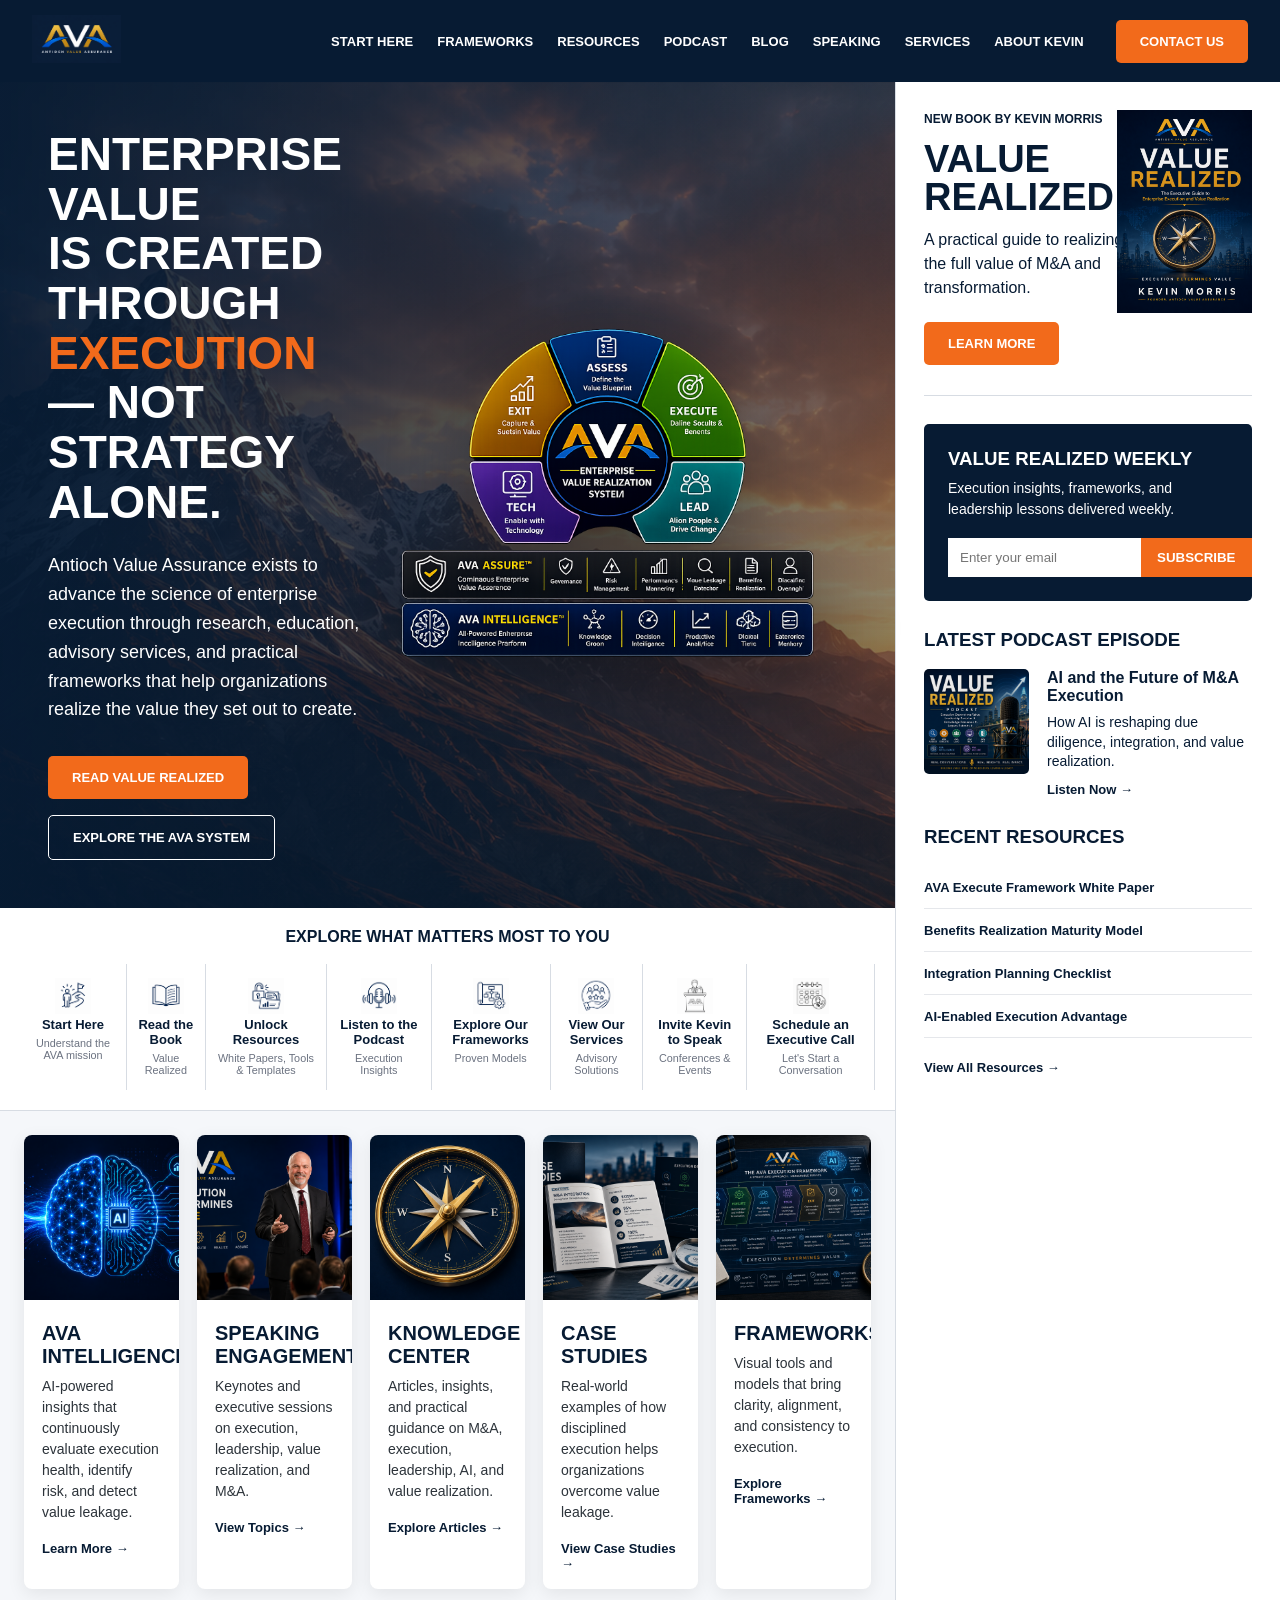
==== index.html @ 0cc5425e "other pages" ====
<!DOCTYPE html>
<html lang="en">
<head>
  <meta charset="UTF-8" />
  <meta name="viewport" content="width=device-width, initial-scale=1.0" />
  <title>Antioch Value Assurance</title>
  <link rel="stylesheet" href="styles.css" />
</head>
<body>

<header class="site-header">
  <div class="logo">
    <img src="images/ava-logo.PNG" alt="Antioch Value Assurance logo">
  </div>

  <nav>
    <a href="#">Start Here</a>
    <a href="frameworks.html">Frameworks</a>
    <a href="resources.html">Resources</a>    
    <a href="podcast.html" class="active">Podcast</a>
    <a href="#">Blog</a>
    <a href="speaking.html">Speaking</a>
    <a href="services.html">Services</a>
    <a href="about-kevin.html" class="active">About Kevin</a>
  </nav>

  <a class="contact-btn" href="#">Contact Us</a>
</header>

<main class="page-layout">

  <section class="main-content">

    <section class="hero">
      <div class="hero-text">
        <h1>Enterprise Value<br>Is Created Through<br><span>Execution</span> — Not<br>Strategy Alone.</h1>
        <p>
          Antioch Value Assurance exists to advance the science of enterprise execution
          through research, education, advisory services, and practical frameworks that
          help organizations realize the value they set out to create.
        </p>

        <div class="hero-buttons">
          <a href="#" class="primary-btn">Read Value Realized</a>
          <a href="#" class="secondary-btn">Explore the AVA System</a>
        </div>
      </div>

     <div class="hero-visual">
    <img
        src="images/ava-enterprise-value-realization-system.png"
        alt="AVA Enterprise Value Realization System"
        class="hero-system-diagram">
</div>
    </section>

    <section class="quick-links">
      <h2>Explore What Matters Most to You</h2>

      <div class="quick-link-grid">        
        <a href="#">
          <img src="images/start-here.png" alt="Start Here icon">
          <div>
            <strong>Start Here</strong>
            <small>Understand the AVA mission</small>
            </div>
        </a>

        <a href="#">
          <img src="images/book.png" alt="">
          <div><strong>Read the Book</strong><small>Value Realized</small></div>
        </a>

        <a href="#">
          <img src="images/resources.png" alt="">
          <div><strong>Unlock Resources</strong><small>White Papers, Tools & Templates</small></div>
        </a>

        <a href="#">
          <img src="images/podcast.png" alt="">
          <div><strong>Listen to the Podcast</strong><small>Execution Insights</small></div>
        </a>

        <a href="#">
          <img src="images/frameworks-icon.png" alt="">
          <div><strong>Explore Our Frameworks</strong><small>Proven Models</small></div>
        </a>

        <a href="#">
          <img src="images/services.png" alt="">
          <div><strong>View Our Services</strong><small>Advisory Solutions</small></div>
        </a>

        <a href="#">
          <img src="images/speaking-icon.png" alt="">
          <div><strong>Invite Kevin to Speak</strong><small>Conferences & Events</small></div>
        </a>

        <a href="#">
          <img src="images/call.png" alt="">
          <div><strong>Schedule an Executive Call</strong><small>Let's Start a Conversation</small></div>
        </a>
        
      </div>
    </section>

    <section class="feature-grid">
      <article class="feature-card">
        <img src="images/AI.png" alt="">
        <h3>AVA Intelligence</h3>
        <p>AI-powered insights that continuously evaluate execution health, identify risk, and detect value leakage.</p>
        <a href="#">Learn More →</a>
      </article>

      <article class="feature-card">
        <img src="images/speaking.png" alt="">
        <h3>Speaking Engagements</h3>
        <p>Keynotes and executive sessions on execution, leadership, value realization, and M&A.</p>
        <a href="#">View Topics →</a>
      </article>

      <article class="feature-card">
        <img src="images/compass.png" alt="">
        <h3>Knowledge Center</h3>
        <p>Articles, insights, and practical guidance on M&A, execution, leadership, AI, and value realization.</p>
        <a href="#">Explore Articles →</a>
      </article>

      <article class="feature-card">
        <img src="images/case-studies.png" alt="">
        <h3>Case Studies</h3>
        <p>Real-world examples of how disciplined execution helps organizations overcome value leakage.</p>
        <a href="#">View Case Studies →</a>
      </article>

      <article class="feature-card">
        <img src="images/frameworks.png" alt="">
        <h3>Frameworks</h3>
        <p>Visual tools and models that bring clarity, alignment, and consistency to execution.</p>
        <a href="#">Explore Frameworks →</a>
      </article>
    </section>

    <!--
    <section class="stats">
      <h2>Trusted by Leaders Worldwide</h2>

      <div class="stats-grid">
        <div><strong>30+</strong><span>Years Leading M&A Execution</span></div>
        <div><strong>100+</strong><span>Deals Supported</span></div>
        <div><strong>$50B+</strong><span>Transaction Value Supported</span></div>
        <div><strong>20+</strong><span>Industries Served</span></div>
        <div><strong>6</strong><span>Continents Experience</span></div>
      </div>

      <blockquote>
        “Execution is the bridge between strategy and value.”
        <cite>— Kevin Morris</cite>
      </blockquote>
    </section>
  -->
  </section>



  <aside class="sidebar">

    <section class="book-card">
      <p class="eyebrow">New Book by Kevin Morris</p>
      <h2>Value<br>Realized</h2>
      <p>A practical guide to realizing the full value of M&A and transformation.</p>
      <img src="images/value-realized-cover.png" alt="Value Realized book cover">
      <a href="#" class="primary-btn">Learn More</a>
    </section>

    <section class="newsletter">
      <h3>Value Realized Weekly</h3>
      <p>Execution insights, frameworks, and leadership lessons delivered weekly.</p>
      <form>
        <input type="email" placeholder="Enter your email">
        <button type="submit">Subscribe</button>
      </form>
    </section>

    <section class="podcast-card">
      <h3>Latest Podcast Episode</h3>
      <div class="podcast-inner">
        <img src="images/podcast-cover.png" alt="Podcast cover">
        <div>
          <h4>AI and the Future of M&A Execution</h4>
          <p>How AI is reshaping due diligence, integration, and value realization.</p>
          <a href="#">Listen Now →</a>
        </div>
      </div>
    </section>

    <section class="resources">
      <h3>Recent Resources</h3>
      <ul>
        <li><a href="#">AVA Execute Framework White Paper</a></li>
        <li><a href="#">Benefits Realization Maturity Model</a></li>
        <li><a href="#">Integration Planning Checklist</a></li>
        <li><a href="#">AI-Enabled Execution Advantage</a></li>
      </ul>
      <a href="#">View All Resources →</a>
    </section>

  </aside>

</main>

</body>
</html>
---- styles.css ----
:root {
  --navy: #071b33;
  --navy-light: #0e2d4f;
  --blue: #155b8f;
  --orange: #f26a1b;
  --gold: #c9983d;
  --charcoal: #2c333a;
  --light: #f5f7fa;
  --white: #ffffff;
  --muted: #6b7280;
}

* {
  box-sizing: border-box;
  margin: 0;
  padding: 0;
}

body {
  font-family: Arial, Helvetica, sans-serif;
  background: var(--light);
  color: var(--navy);
}

a {
  text-decoration: none;
  color: inherit;
}

.site-header {
  height: 82px;
  background: var(--navy);
  color: var(--white);
  display: flex;
  align-items: center;
  padding: 0 32px;
  gap: 32px;
}

.logo img {
  height: 48px;
}

nav {
  display: flex;
  gap: 24px;
  margin-left: auto;
  font-size: 13px;
  text-transform: uppercase;
  font-weight: 700;
}

.contact-btn,
.primary-btn {
  background: var(--orange);
  color: var(--white);
  padding: 14px 24px;
  border-radius: 5px;
  font-weight: 700;
  text-transform: uppercase;
  font-size: 13px;
}

.secondary-btn {
  border: 1px solid var(--white);
  color: var(--white);
  padding: 14px 24px;
  border-radius: 5px;
  font-weight: 700;
  text-transform: uppercase;
  font-size: 13px;
}

.page-layout {
  display: grid;
  grid-template-columns: 1fr 385px;
  min-height: calc(100vh - 82px);
}

.main-content {
  min-width: 0;
}

.hero {
  min-height: 760px;
  background:
    linear-gradient(90deg, rgba(7,27,51,.95), rgba(7,27,51,.45)),
    url("images/hero-mountain.png") center/cover;
  color: var(--white);
  display: grid;
  grid-template-columns:40% 60%;
  align-items: center;
  padding: 48px;
}

.hero h1 {
  font-size: 46px;
  line-height: 1.08;
  text-transform: uppercase;
  margin-bottom: 24px;
}

.hero h1 span {
  color: var(--orange);
}

.hero p {
  font-size: 18px;
  line-height: 1.6;
  max-width: 590px;
  margin-bottom: 32px;
}

.hero-buttons {
  display: flex;
  gap: 16px;
  flex-wrap: wrap;
}

.hero-visual{
    display:flex;
    justify-content:center;
    align-items:center;
    width:100%;
}

.hero-system-diagram{
    width:110%;
    max-width:900px;
    height:auto;
    display:block;

    filter:drop-shadow(0 25px 40px rgba(0,0,0,.35));

    transition:.35s ease;
}

.hero-system-diagram:hover{
    transform:scale(1.02);
}

.quick-links {
  background: var(--white);
  padding: 20px;
  border-bottom: 1px solid #d7dce3;
}

.quick-links h2 {
  text-align: center;
  font-size: 16px;
  text-transform: uppercase;
  margin-bottom: 18px;
}

.quick-link-grid {
    display: flex;
    justify-content: space-between;
    align-items: stretch;
    width: 100%;
}

.quick-link-item {
    flex: 1;
}


.quick-link-grid img {
  width: 36px;
  height: 36px;
  object-fit: contain;
}

.quick-link-grid strong {
  display: block;
}

.quick-link-grid small {
  display: block;
}

.quick-link-grid a {
  border-right: 1px solid #d7dce3;
  padding: 14px 10px;
  font-weight: 800;
  text-align: center;
  font-size: 13px;
}

.quick-link-grid small {
  display: block;
  margin-top: 5px;
  font-weight: 400;
  color: var(--muted);
}

.feature-grid {
  display: grid;
  grid-template-columns: repeat(5, 1fr);
  gap: 18px;
  padding: 24px;
  background: var(--light);
}

.feature-card {
  background: var(--white);
  border-radius: 8px;
  overflow: hidden;
  box-shadow: 0 5px 18px rgba(0,0,0,.08);
}

.feature-card img {
  width: 100%;
  height: 165px;
  object-fit: cover;
}

.feature-card h3 {
  font-size: 20px;
  text-transform: uppercase;
  padding: 18px 18px 8px;
}

.feature-card p {
  padding: 0 18px;
  color: var(--charcoal);
  font-size: 14px;
  line-height: 1.5;
}

.feature-card a {
  display: block;
  padding: 18px;
  font-weight: 800;
  font-size: 13px;
  color: var(--navy);
}

.stats {
  background: var(--navy);
  color: var(--white);
  padding: 26px 40px;
}

.stats h2 {
  text-align: center;
  text-transform: uppercase;
  margin-bottom: 24px;
}

.stats-grid {
  display: grid;
  grid-template-columns: repeat(5, 1fr);
  gap: 22px;
  text-align: center;
  margin-bottom: 24px;
}

.stats-grid strong {
  display: block;
  font-size: 34px;
}

.stats-grid span {
  display: block;
  font-size: 12px;
  margin-top: 6px;
}

blockquote {
  text-align: center;
  font-size: 20px;
}

blockquote cite {
  display: block;
  margin-top: 10px;
  font-size: 13px;
  font-weight: 800;
}

.sidebar {
  background: var(--white);
  padding: 28px;
  border-left: 1px solid #d7dce3;
}

.book-card {
  position: relative;
  padding-bottom: 30px;
  border-bottom: 1px solid #d7dce3;
}

.eyebrow {
  text-transform: uppercase;
  font-size: 12px;
  font-weight: 800;
}

.book-card h2 {
  font-size: 38px;
  text-transform: uppercase;
  line-height: 1;
  margin: 12px 0;
}

.book-card p {
  max-width: 210px;
  line-height: 1.5;
}

.book-card img {
  position: absolute;
  right: 0;
  top: 0;
  width: 135px;
}

.book-card .primary-btn {
  display: inline-block;
  margin-top: 22px;
}

.newsletter {
  background: var(--navy);
  color: var(--white);
  padding: 24px;
  margin: 28px 0;
  border-radius: 5px;
}

.newsletter h3 {
  text-transform: uppercase;
  margin-bottom: 8px;
}

.newsletter p {
  font-size: 14px;
  line-height: 1.5;
  margin-bottom: 18px;
}

.newsletter form {
  display: flex;
}

.newsletter input {
  flex: 1;
  padding: 12px;
  border: none;
}

.newsletter button {
  background: var(--orange);
  color: var(--white);
  border: none;
  padding: 12px 16px;
  font-weight: 800;
  text-transform: uppercase;
  cursor: pointer;
}

.podcast-card,
.resources {
  margin-top: 28px;
}

.podcast-card h3,
.resources h3 {
  text-transform: uppercase;
  margin-bottom: 18px;
}

.podcast-inner {
  display: flex;
  gap: 18px;
}

.podcast-inner img {
  width: 105px;
  height: 105px;
  object-fit: cover;
  border-radius: 5px;
}

.podcast-inner h4 {
  margin-bottom: 8px;
}

.podcast-inner p {
  font-size: 14px;
  line-height: 1.4;
  margin-bottom: 8px;
}

.podcast-inner a,
.resources a {
  font-weight: 800;
  font-size: 13px;
  color: var(--navy);
}

.resources ul {
  list-style: none;
  margin-bottom: 20px;
}

.resources li {
  border-bottom: 1px solid #e5e7eb;
  padding: 13px 0;
  font-size: 14px;
}

@media (max-width: 1200px) {
  .page-layout {
    grid-template-columns: 1fr;
  }

  .sidebar {
    border-left: none;
  }

  .hero {
    grid-template-columns: 1fr;
  }

  .framework-wheel {
    margin-top: 40px;
  }

  .feature-grid {
    grid-template-columns: repeat(2, 1fr);
  }

  .quick-link-grid {
    grid-template-columns: repeat(2, 1fr);
  }
}

@media (max-width: 700px) {
  .site-header {
    height: auto;
    flex-direction: column;
    align-items: flex-start;
    padding: 20px;
  }

  nav {
    flex-wrap: wrap;
    margin-left: 0;
  }

  .hero {
    padding: 32px 22px;
  }

  .hero h1 {
    font-size: 34px;
  }

  .framework-wheel {
    display: none;
  }

  .feature-grid,
  .stats-grid {
    grid-template-columns: 1fr;
  }

  .book-card img {
    position: static;
    margin-top: 20px;
  }

  .resources-page {
  padding: 70px 60px;
  background: #f5f7fa;
}

.resources-page h1 {
  font-size: 46px;
  text-transform: uppercase;
  margin-bottom: 12px;
}

.resources-page p {
  font-size: 18px;
  max-width: 760px;
  margin-bottom: 32px;
}

.resource-grid {
  display: grid;
  grid-template-columns: repeat(3, 1fr);
  gap: 24px;
}

.resource-card {
  background: #fff;
  border-radius: 10px;
  padding: 28px;
  box-shadow: 0 8px 22px rgba(0,0,0,.08);
}

.resource-card h3 {
  font-size: 22px;
  margin-bottom: 12px;
  text-transform: uppercase;
}

.resource-card p {
  font-size: 15px;
  line-height: 1.5;
}

.resource-card a {
  display: inline-block;
  margin-top: 18px;
  font-weight: 800;
  color: #071b33;
}

@media (max-width: 900px) {
  .resource-grid {
    grid-template-columns: 1fr;
  }
}

}
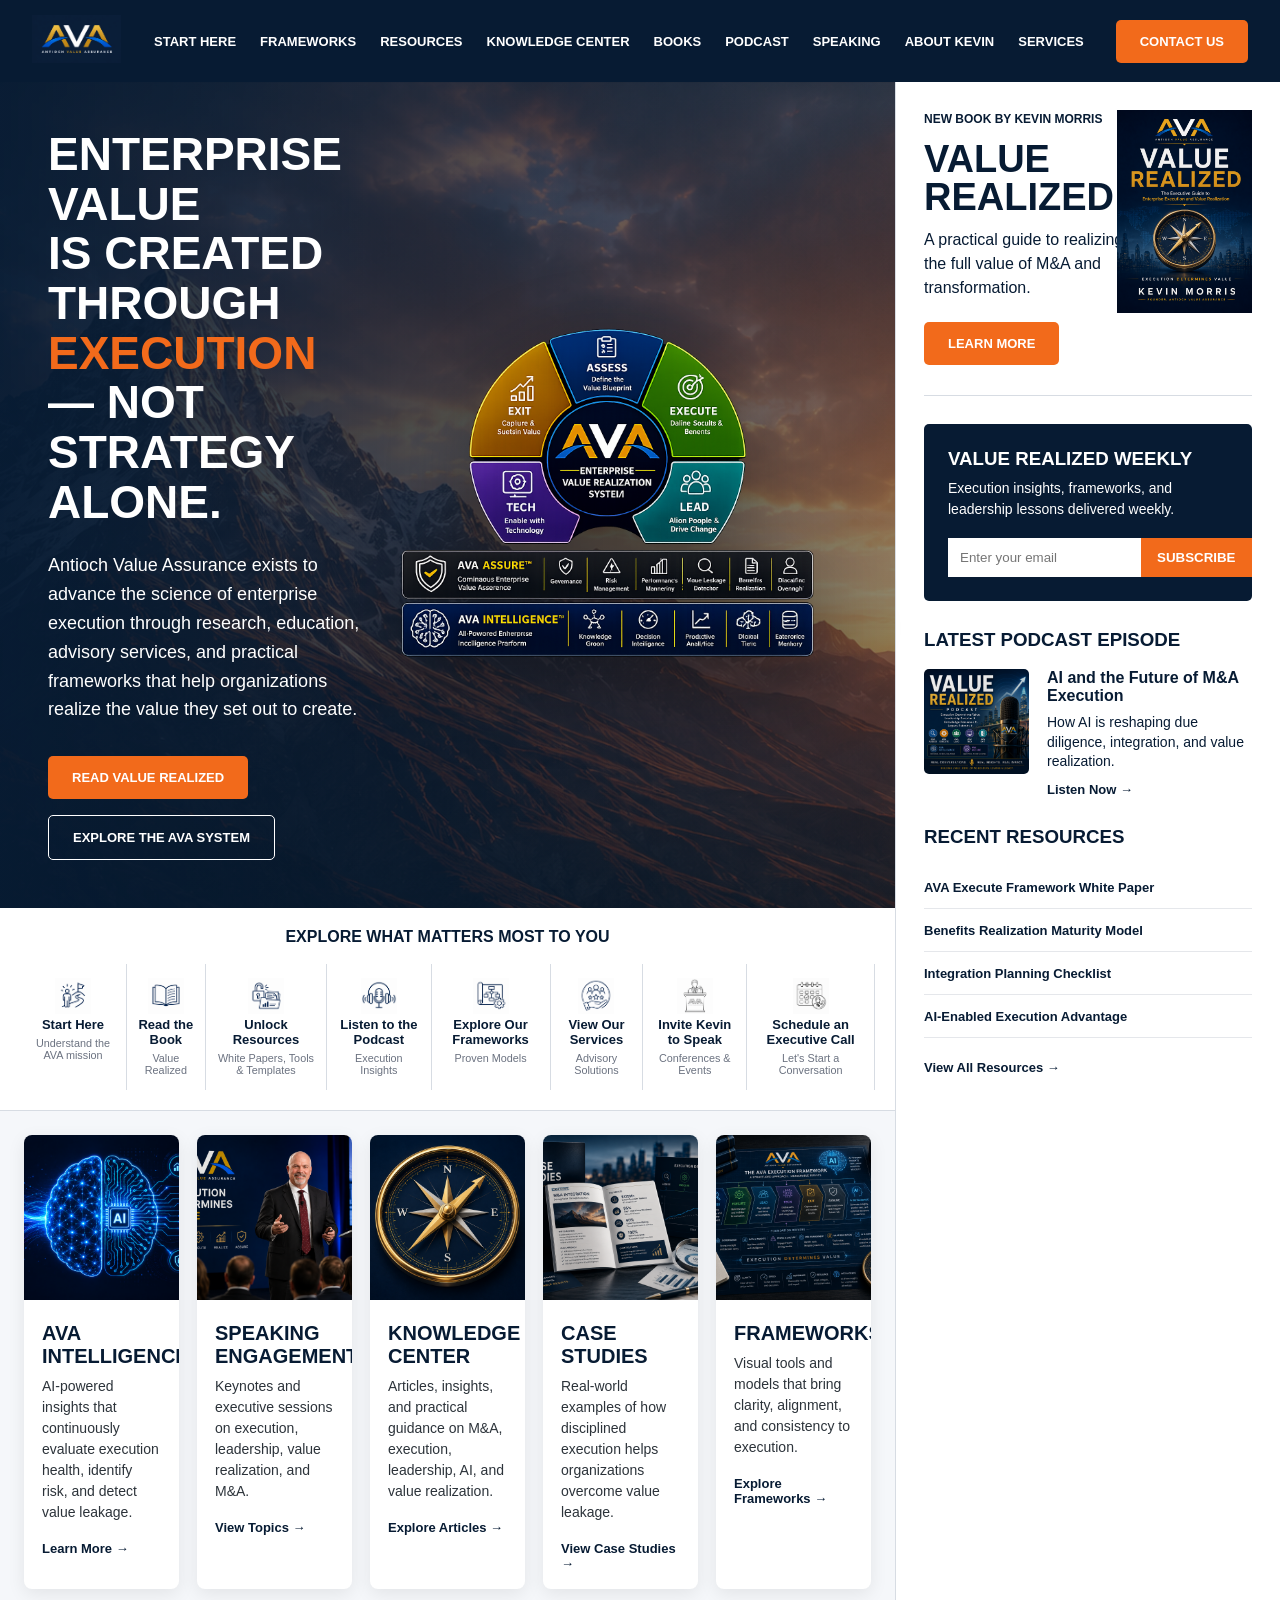
==== commit 966f8d9b: "update" ====
--- a/index.html
+++ b/index.html
@@ -1,213 +1,202 @@
-<!DOCTYPE html>
-<html lang="en">
-<head>
-  <meta charset="UTF-8" />
-  <meta name="viewport" content="width=device-width, initial-scale=1.0" />
-  <title>Antioch Value Assurance</title>
-  <link rel="stylesheet" href="styles.css" />
-</head>
-<body>
-
-<header class="site-header">
-  <div class="logo">
-    <img src="images/ava-logo.PNG" alt="Antioch Value Assurance logo">
-  </div>
-
-  <nav>
-    <a href="#">Start Here</a>
-    <a href="frameworks.html">Frameworks</a>
-    <a href="resources.html">Resources</a>    
-    <a href="podcast.html" class="active">Podcast</a>
-    <a href="#">Blog</a>
-    <a href="speaking.html">Speaking</a>
-    <a href="services.html">Services</a>
-    <a href="about-kevin.html" class="active">About Kevin</a>
-  </nav>
-
-  <a class="contact-btn" href="#">Contact Us</a>
-</header>
-
-<main class="page-layout">
-
-  <section class="main-content">
-
-    <section class="hero">
-      <div class="hero-text">
-        <h1>Enterprise Value<br>Is Created Through<br><span>Execution</span> — Not<br>Strategy Alone.</h1>
-        <p>
-          Antioch Value Assurance exists to advance the science of enterprise execution
-          through research, education, advisory services, and practical frameworks that
-          help organizations realize the value they set out to create.
-        </p>
-
-        <div class="hero-buttons">
-          <a href="#" class="primary-btn">Read Value Realized</a>
-          <a href="#" class="secondary-btn">Explore the AVA System</a>
-        </div>
-      </div>
-
-     <div class="hero-visual">
-    <img
-        src="images/ava-enterprise-value-realization-system.png"
-        alt="AVA Enterprise Value Realization System"
-        class="hero-system-diagram">
-</div>
-    </section>
-
-    <section class="quick-links">
-      <h2>Explore What Matters Most to You</h2>
-
-      <div class="quick-link-grid">        
-        <a href="#">
-          <img src="images/start-here.png" alt="Start Here icon">
-          <div>
-            <strong>Start Here</strong>
-            <small>Understand the AVA mission</small>
-            </div>
-        </a>
-
-        <a href="#">
-          <img src="images/book.png" alt="">
-          <div><strong>Read the Book</strong><small>Value Realized</small></div>
-        </a>
-
-        <a href="#">
-          <img src="images/resources.png" alt="">
-          <div><strong>Unlock Resources</strong><small>White Papers, Tools & Templates</small></div>
-        </a>
-
-        <a href="#">
-          <img src="images/podcast.png" alt="">
-          <div><strong>Listen to the Podcast</strong><small>Execution Insights</small></div>
-        </a>
-
-        <a href="#">
-          <img src="images/frameworks-icon.png" alt="">
-          <div><strong>Explore Our Frameworks</strong><small>Proven Models</small></div>
-        </a>
-
-        <a href="#">
-          <img src="images/services.png" alt="">
-          <div><strong>View Our Services</strong><small>Advisory Solutions</small></div>
-        </a>
-
-        <a href="#">
-          <img src="images/speaking-icon.png" alt="">
-          <div><strong>Invite Kevin to Speak</strong><small>Conferences & Events</small></div>
-        </a>
-
-        <a href="#">
-          <img src="images/call.png" alt="">
-          <div><strong>Schedule an Executive Call</strong><small>Let's Start a Conversation</small></div>
-        </a>
-        
-      </div>
-    </section>
-
-    <section class="feature-grid">
-      <article class="feature-card">
-        <img src="images/AI.png" alt="">
-        <h3>AVA Intelligence</h3>
-        <p>AI-powered insights that continuously evaluate execution health, identify risk, and detect value leakage.</p>
-        <a href="#">Learn More →</a>
-      </article>
-
-      <article class="feature-card">
-        <img src="images/speaking.png" alt="">
-        <h3>Speaking Engagements</h3>
-        <p>Keynotes and executive sessions on execution, leadership, value realization, and M&A.</p>
-        <a href="#">View Topics →</a>
-      </article>
-
-      <article class="feature-card">
-        <img src="images/compass.png" alt="">
-        <h3>Knowledge Center</h3>
-        <p>Articles, insights, and practical guidance on M&A, execution, leadership, AI, and value realization.</p>
-        <a href="#">Explore Articles →</a>
-      </article>
-
-      <article class="feature-card">
-        <img src="images/case-studies.png" alt="">
-        <h3>Case Studies</h3>
-        <p>Real-world examples of how disciplined execution helps organizations overcome value leakage.</p>
-        <a href="#">View Case Studies →</a>
-      </article>
-
-      <article class="feature-card">
-        <img src="images/frameworks.png" alt="">
-        <h3>Frameworks</h3>
-        <p>Visual tools and models that bring clarity, alignment, and consistency to execution.</p>
-        <a href="#">Explore Frameworks →</a>
-      </article>
-    </section>
-
-    <!--
-    <section class="stats">
-      <h2>Trusted by Leaders Worldwide</h2>
-
-      <div class="stats-grid">
-        <div><strong>30+</strong><span>Years Leading M&A Execution</span></div>
-        <div><strong>100+</strong><span>Deals Supported</span></div>
-        <div><strong>$50B+</strong><span>Transaction Value Supported</span></div>
-        <div><strong>20+</strong><span>Industries Served</span></div>
-        <div><strong>6</strong><span>Continents Experience</span></div>
-      </div>
-
-      <blockquote>
-        “Execution is the bridge between strategy and value.”
-        <cite>— Kevin Morris</cite>
-      </blockquote>
-    </section>
-  -->
-  </section>
-
-
-
-  <aside class="sidebar">
-
-    <section class="book-card">
-      <p class="eyebrow">New Book by Kevin Morris</p>
-      <h2>Value<br>Realized</h2>
-      <p>A practical guide to realizing the full value of M&A and transformation.</p>
-      <img src="images/value-realized-cover.png" alt="Value Realized book cover">
-      <a href="#" class="primary-btn">Learn More</a>
-    </section>
-
-    <section class="newsletter">
-      <h3>Value Realized Weekly</h3>
-      <p>Execution insights, frameworks, and leadership lessons delivered weekly.</p>
-      <form>
-        <input type="email" placeholder="Enter your email">
-        <button type="submit">Subscribe</button>
-      </form>
-    </section>
-
-    <section class="podcast-card">
-      <h3>Latest Podcast Episode</h3>
-      <div class="podcast-inner">
-        <img src="images/podcast-cover.png" alt="Podcast cover">
-        <div>
-          <h4>AI and the Future of M&A Execution</h4>
-          <p>How AI is reshaping due diligence, integration, and value realization.</p>
-          <a href="#">Listen Now →</a>
-        </div>
-      </div>
-    </section>
-
-    <section class="resources">
-      <h3>Recent Resources</h3>
-      <ul>
-        <li><a href="#">AVA Execute Framework White Paper</a></li>
-        <li><a href="#">Benefits Realization Maturity Model</a></li>
-        <li><a href="#">Integration Planning Checklist</a></li>
-        <li><a href="#">AI-Enabled Execution Advantage</a></li>
-      </ul>
-      <a href="#">View All Resources →</a>
-    </section>
-
-  </aside>
-
-</main>
-
-</body>
+<!DOCTYPE html>
+<html lang="en">
+<head>
+  <meta charset="UTF-8" />
+  <meta name="viewport" content="width=device-width, initial-scale=1.0" />
+  <title>Antioch Value Assurance</title>
+  <link rel="stylesheet" href="styles.css" />
+</head>
+<body>
+
+<!-- ===== HEADER SECTION START ===== -->
+<header class="site-header">
+  <div class="logo">
+    <a href="index.html">
+    <img src="images/ava-logo.PNG" 
+         alt="Antioch Value Assurance">
+   </a>
+  </div>
+
+  <nav>
+    <a href="start-here.html">Start Here</a>
+    <a href="frameworks.html">Frameworks</a>
+    <a href="resources.html">Resources</a>
+    <a href="knowledge-center.html">Knowledge Center</a>    
+    <a href="books.html">Books</a>
+    <a href="podcast.html">Podcast</a>
+    <a href="speaking.html">Speaking</a>
+    <a href="about-kevin.html">About Kevin</a>
+    <a href="services.html">Services</a>
+
+  </nav>
+
+  <a class="contact-btn" href="contact.html">Contact Us</a>
+</header>
+<!-- ===== HEADER SECTION END ===== -->
+
+<main class="page-layout">
+
+  <section class="main-content">
+
+    <section class="hero">
+      <div class="hero-text">
+        <h1>Enterprise Value<br>Is Created Through<br><span>Execution</span> — Not<br>Strategy Alone.</h1>
+        <p>
+          Antioch Value Assurance exists to advance the science of enterprise execution
+          through research, education, advisory services, and practical frameworks that
+          help organizations realize the value they set out to create.
+        </p>
+
+        <div class="hero-buttons">
+          <a href="#" class="primary-btn">Read Value Realized</a>
+          <a href="#" class="secondary-btn">Explore the AVA System</a>
+        </div>
+      </div>
+
+     <div class="hero-visual">
+    <img
+        src="images/ava-enterprise-value-realization-system.png"
+        alt="AVA Enterprise Value Realization System"
+        class="hero-system-diagram">
+</div>
+    </section>
+
+    <section class="quick-links">
+      <h2>Explore What Matters Most to You</h2>
+
+      <div class="quick-link-grid">        
+        <a href="#">
+          <img src="images/start-here.png" alt="Start Here icon">
+          <div>
+            <strong>Start Here</strong>
+            <small>Understand the AVA mission</small>
+            </div>
+        </a>
+
+        <a href="#">
+          <img src="images/book.png" alt="">
+          <div><strong>Read the Book</strong><small>Value Realized</small></div>
+        </a>
+
+        <a href="#">
+          <img src="images/resources.png" alt="">
+          <div><strong>Unlock Resources</strong><small>White Papers, Tools & Templates</small></div>
+        </a>
+
+        <a href="#">
+          <img src="images/podcast.png" alt="">
+          <div><strong>Listen to the Podcast</strong><small>Execution Insights</small></div>
+        </a>
+
+        <a href="#">
+          <img src="images/frameworks-icon.png" alt="">
+          <div><strong>Explore Our Frameworks</strong><small>Proven Models</small></div>
+        </a>
+
+        <a href="#">
+          <img src="images/services.png" alt="">
+          <div><strong>View Our Services</strong><small>Advisory Solutions</small></div>
+        </a>
+
+        <a href="#">
+          <img src="images/speaking-icon.png" alt="">
+          <div><strong>Invite Kevin to Speak</strong><small>Conferences & Events</small></div>
+        </a>
+
+        <a href="#">
+          <img src="images/call.png" alt="">
+          <div><strong>Schedule an Executive Call</strong><small>Let's Start a Conversation</small></div>
+        </a>
+        
+      </div>
+    </section>
+
+    <section class="feature-grid">
+      <article class="feature-card">
+        <img src="images/AI.png" alt="">
+        <h3>AVA Intelligence</h3>
+        <p>AI-powered insights that continuously evaluate execution health, identify risk, and detect value leakage.</p>
+        <a href="#">Learn More →</a>
+      </article>
+
+      <article class="feature-card">
+        <img src="images/speaking.png" alt="">
+        <h3>Speaking Engagements</h3>
+        <p>Keynotes and executive sessions on execution, leadership, value realization, and M&A.</p>
+        <a href="#">View Topics →</a>
+      </article>
+
+      <article class="feature-card">
+        <img src="images/compass.png" alt="">
+        <h3>Knowledge Center</h3>
+        <p>Articles, insights, and practical guidance on M&A, execution, leadership, AI, and value realization.</p>
+        <a href="#">Explore Articles →</a>
+      </article>
+
+      <article class="feature-card">
+        <img src="images/case-studies.png" alt="">
+        <h3>Case Studies</h3>
+        <p>Real-world examples of how disciplined execution helps organizations overcome value leakage.</p>
+        <a href="#">View Case Studies →</a>
+      </article>
+
+      <article class="feature-card">
+        <img src="images/frameworks.png" alt="">
+        <h3>Frameworks</h3>
+        <p>Visual tools and models that bring clarity, alignment, and consistency to execution.</p>
+        <a href="#">Explore Frameworks →</a>
+      </article>
+    </section>
+
+  </section>
+
+
+
+  <aside class="sidebar">
+
+    <section class="book-card">
+      <p class="eyebrow">New Book by Kevin Morris</p>
+      <h2>Value<br>Realized</h2>
+      <p>A practical guide to realizing the full value of M&A and transformation.</p>
+      <img src="images/value-realized-cover.png" alt="Value Realized book cover">
+      <a href="#" class="primary-btn">Learn More</a>
+    </section>
+
+    <section class="newsletter">
+      <h3>Value Realized Weekly</h3>
+      <p>Execution insights, frameworks, and leadership lessons delivered weekly.</p>
+      <form>
+        <input type="email" placeholder="Enter your email">
+        <button type="submit">Subscribe</button>
+      </form>
+    </section>
+
+    <section class="podcast-card">
+      <h3>Latest Podcast Episode</h3>
+      <div class="podcast-inner">
+        <img src="images/podcast-cover.png" alt="Podcast cover">
+        <div>
+          <h4>AI and the Future of M&A Execution</h4>
+          <p>How AI is reshaping due diligence, integration, and value realization.</p>
+          <a href="#">Listen Now →</a>
+        </div>
+      </div>
+    </section>
+
+    <section class="resources">
+      <h3>Recent Resources</h3>
+      <ul>
+        <li><a href="#">AVA Execute Framework White Paper</a></li>
+        <li><a href="#">Benefits Realization Maturity Model</a></li>
+        <li><a href="#">Integration Planning Checklist</a></li>
+        <li><a href="#">AI-Enabled Execution Advantage</a></li>
+      </ul>
+      <a href="#">View All Resources →</a>
+    </section>
+
+  </aside>
+
+</main>
+
+</body>
 </html>
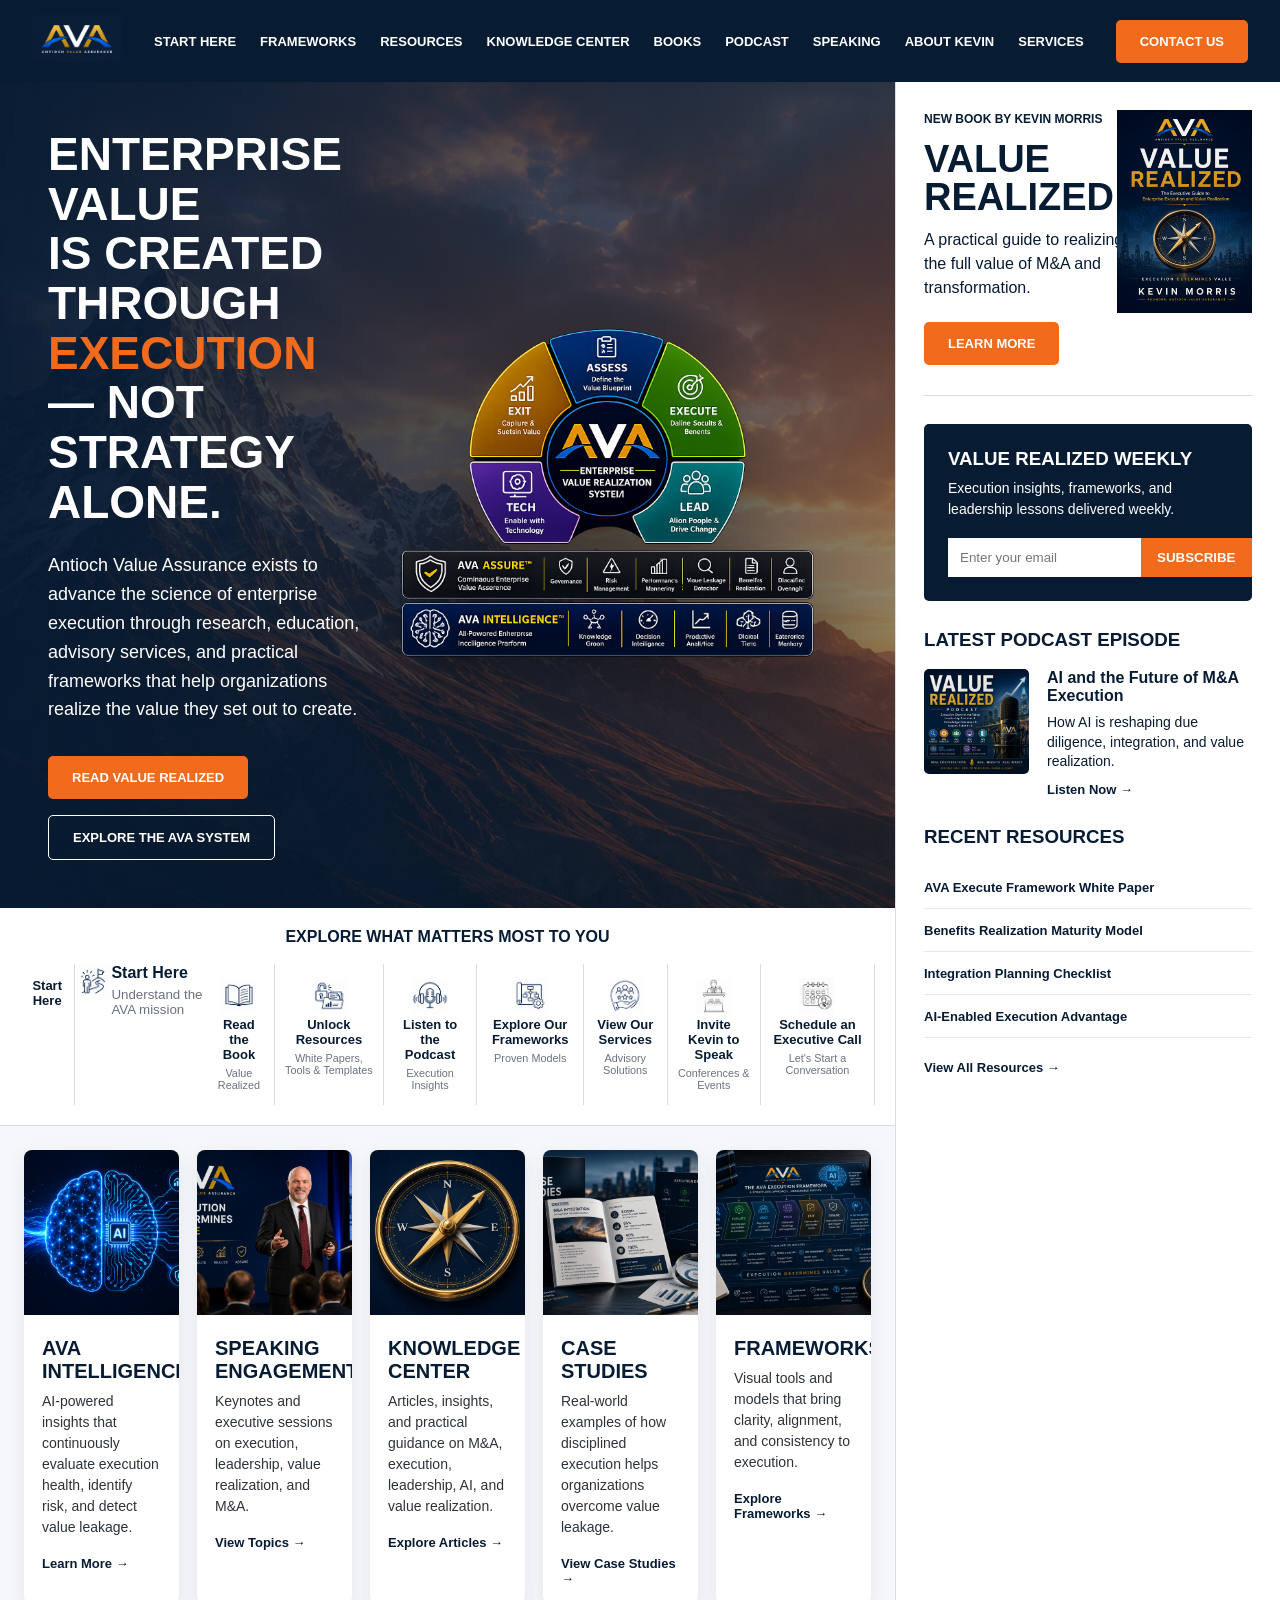
==== commit c834d853: "hero backgrounds" ====
--- a/index.html
+++ b/index.html
@@ -65,7 +65,7 @@
       <h2>Explore What Matters Most to You</h2>
 
       <div class="quick-link-grid">        
-        <a href="#">
+    <a href="start-here.html">Start Here</a>
           <img src="images/start-here.png" alt="Start Here icon">
           <div>
             <strong>Start Here</strong>
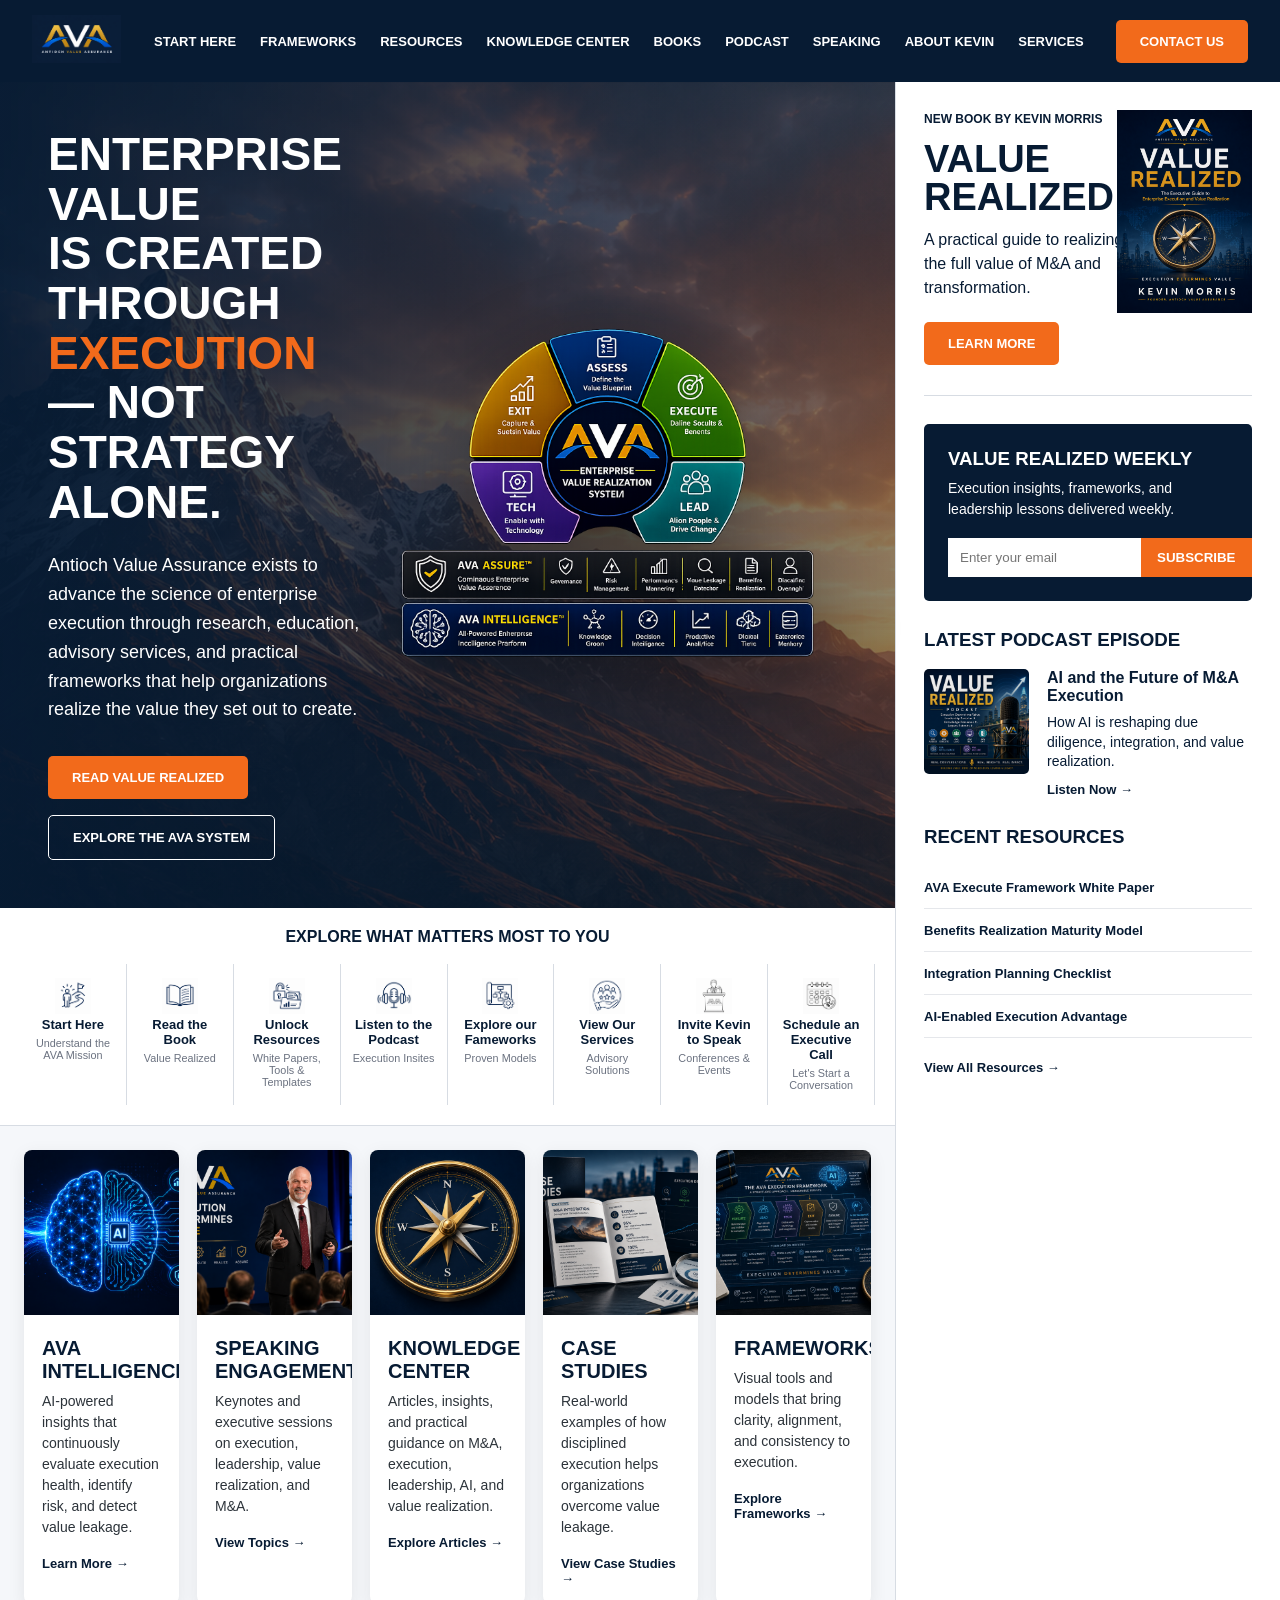
==== commit 9163226f: "update" ====
--- a/index.html
+++ b/index.html
@@ -65,47 +65,69 @@
       <h2>Explore What Matters Most to You</h2>
 
       <div class="quick-link-grid">        
-    <a href="start-here.html">Start Here</a>
-          <img src="images/start-here.png" alt="Start Here icon">
+        <a href="start-here.html" class="quick-link-item">
+          <img src="images/start-here.png" alt="Start Here">
           <div>
             <strong>Start Here</strong>
-            <small>Understand the AVA mission</small>
-            </div>
-        </a>
-
-        <a href="#">
-          <img src="images/book.png" alt="">
-          <div><strong>Read the Book</strong><small>Value Realized</small></div>
-        </a>
-
-        <a href="#">
-          <img src="images/resources.png" alt="">
-          <div><strong>Unlock Resources</strong><small>White Papers, Tools & Templates</small></div>
-        </a>
-
-        <a href="#">
-          <img src="images/podcast.png" alt="">
-          <div><strong>Listen to the Podcast</strong><small>Execution Insights</small></div>
-        </a>
-
-        <a href="#">
-          <img src="images/frameworks-icon.png" alt="">
-          <div><strong>Explore Our Frameworks</strong><small>Proven Models</small></div>
-        </a>
-
-        <a href="#">
-          <img src="images/services.png" alt="">
-          <div><strong>View Our Services</strong><small>Advisory Solutions</small></div>
-        </a>
-
-        <a href="#">
-          <img src="images/speaking-icon.png" alt="">
-          <div><strong>Invite Kevin to Speak</strong><small>Conferences & Events</small></div>
-        </a>
-
-        <a href="#">
-          <img src="images/call.png" alt="">
-          <div><strong>Schedule an Executive Call</strong><small>Let's Start a Conversation</small></div>
+            <small>Understand the AVA Mission</small>
+          </div>
+        </a>
+
+        <a href="books.html" class="quick-link-item">
+          <img src="images/book.png" alt="Book">
+          <div>
+            <strong>Read the Book</strong>
+            <small>Value Realized</small>
+          </div>
+        </a>
+
+        <a href="resources.html" class="quick-link-item">
+          <img src="images/resources.png" alt="Resources">
+          <div>
+            <strong>Unlock Resources</strong>
+            <small>White Papers, Tools & Templates</small>
+          </div>
+        </a>
+
+        <a href="podcast.html" class="quick-link-item">
+          <img src="images/podcast.png" alt="Resources">
+          <div>
+            <strong>Listen to the Podcast</strong>
+            <small>Execution Insites</small>
+          </div>
+        </a>
+
+        <a href="frameworks.html" class="quick-link-item">
+          <img src="images/frameworks-icon.png" alt="Resources">
+          <div>
+            <strong>Explore our Fameworks</strong>
+            <small>Proven Models</small>
+          </div>
+        </a>
+
+        <a href="services.html" class="quick-link-item">
+          <img src="images/services.png" alt="Resources">
+          <div>
+            <strong>View Our Services</strong>
+            <small>Advisory Solutions</small>
+          </div>
+        </a>
+
+        <a href="speaking.html" class="quick-link-item">
+          <img src="images/speaking-icon.png" alt="Resources">
+          <div>
+            <strong>Invite Kevin to Speak</strong>
+            <small>Conferences & Events</small>
+          </div>
+        </a>
+
+
+        <a href="contact.html" class="quick-link-item">
+          <img src="images/call.png" alt="Resources">
+          <div>
+            <strong>Schedule an Executive Call</strong>
+            <small>Let's Start a Conversation</small>
+          </div>
         </a>
         
       </div>
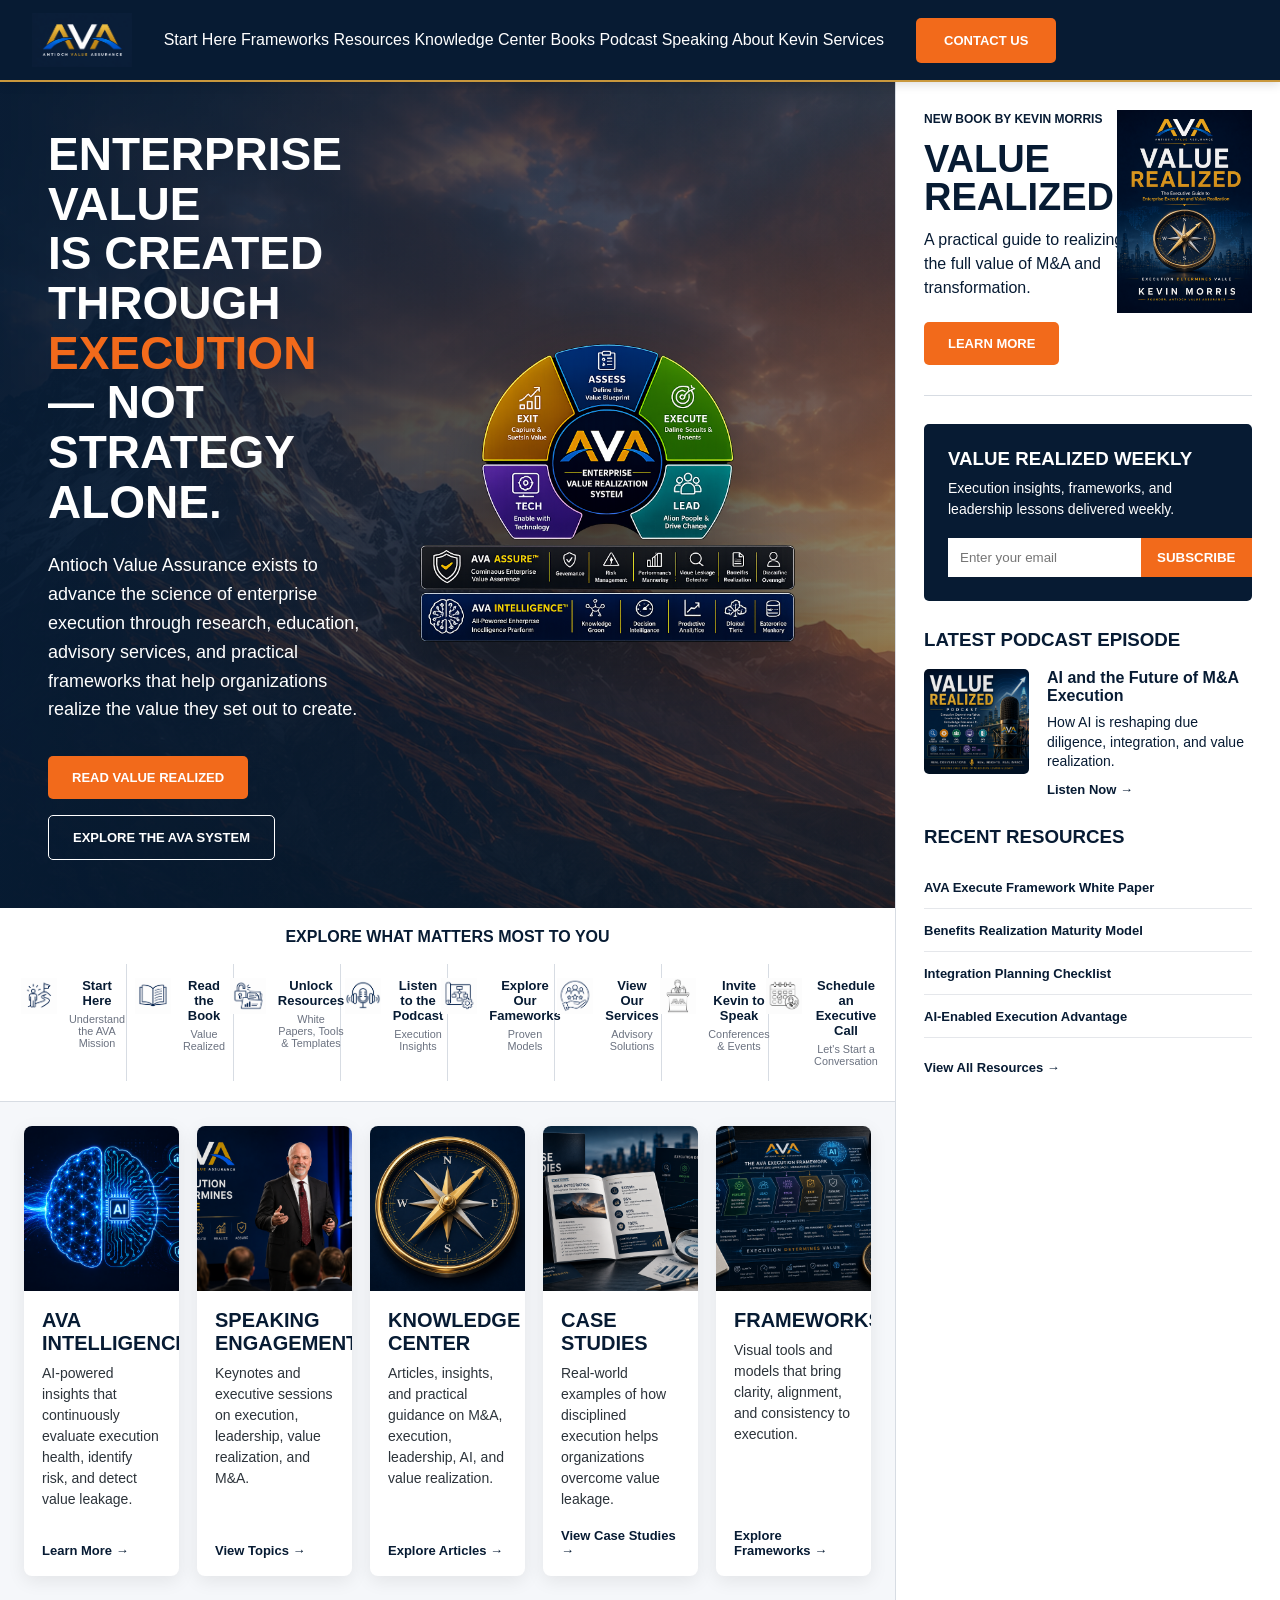
==== commit c9c5395f: "update" ====
--- a/index.html
+++ b/index.html
@@ -3,7 +3,14 @@
 <head>
   <meta charset="UTF-8" />
   <meta name="viewport" content="width=device-width, initial-scale=1.0" />
-  <title>Antioch Value Assurance</title>
+<title>Antioch Value Assurance | Enterprise Value Realization</title>
+
+<meta
+  name="description"
+  content="Antioch Value Assurance advances enterprise value realization through execution frameworks, continuous value assurance, research, education, and AI-powered intelligence."
+>
+
+<link rel="canonical" href="https://www.antiochvalueassurance.com/">
   <link rel="stylesheet" href="styles.css" />
 </head>
 <body>
@@ -48,8 +55,8 @@
         </p>
 
         <div class="hero-buttons">
-          <a href="#" class="primary-btn">Read Value Realized</a>
-          <a href="#" class="secondary-btn">Explore the AVA System</a>
+          <a href="value-realized.html" class="primary-btn">Read Value Realized</a>
+          <a href="frameworks.html" class="secondary-btn">Explore the AVA System</a>
         </div>
       </div>
 
@@ -90,23 +97,23 @@
         </a>
 
         <a href="podcast.html" class="quick-link-item">
-          <img src="images/podcast.png" alt="Resources">
+          <img src="images/podcast.png" alt="Podcast Icon">
           <div>
             <strong>Listen to the Podcast</strong>
-            <small>Execution Insites</small>
+            <small>Execution Insights</small>
           </div>
         </a>
 
         <a href="frameworks.html" class="quick-link-item">
-          <img src="images/frameworks-icon.png" alt="Resources">
-          <div>
-            <strong>Explore our Fameworks</strong>
+          <img src="images/frameworks-icon.png" alt="Frameworks Icon">
+          <div>
+            <strong>Explore Our Fameworks</strong>
             <small>Proven Models</small>
           </div>
         </a>
 
         <a href="services.html" class="quick-link-item">
-          <img src="images/services.png" alt="Resources">
+          <img src="images/services.png" alt="Services Icon">
           <div>
             <strong>View Our Services</strong>
             <small>Advisory Solutions</small>
@@ -114,7 +121,7 @@
         </a>
 
         <a href="speaking.html" class="quick-link-item">
-          <img src="images/speaking-icon.png" alt="Resources">
+          <img src="images/speaking-icon.png" alt="Speaking Icon">
           <div>
             <strong>Invite Kevin to Speak</strong>
             <small>Conferences & Events</small>
@@ -123,7 +130,7 @@
 
 
         <a href="contact.html" class="quick-link-item">
-          <img src="images/call.png" alt="Resources">
+          <img src="images/call.png" alt="Executive Call Icon">
           <div>
             <strong>Schedule an Executive Call</strong>
             <small>Let's Start a Conversation</small>
@@ -187,8 +194,20 @@
     <section class="newsletter">
       <h3>Value Realized Weekly</h3>
       <p>Execution insights, frameworks, and leadership lessons delivered weekly.</p>
-      <form>
-        <input type="email" placeholder="Enter your email">
+      <form action="/subscribe" method="post">
+        <label class="sr-only" for="newsletter-email">
+          Email address
+        </label>
+
+        <input
+          id="newsletter-email"
+          name="email"
+          type="email"
+          placeholder="Enter your email"
+          autocomplete="email"
+          required
+        >
+
         <button type="submit">Subscribe</button>
       </form>
     </section>
@@ -200,7 +219,7 @@
         <div>
           <h4>AI and the Future of M&A Execution</h4>
           <p>How AI is reshaping due diligence, integration, and value realization.</p>
-          <a href="#">Listen Now →</a>
+          <a href="podcast.html">Listen Now →</a>
         </div>
       </div>
     </section>
@@ -213,7 +232,7 @@
         <li><a href="#">Integration Planning Checklist</a></li>
         <li><a href="#">AI-Enabled Execution Advantage</a></li>
       </ul>
-      <a href="#">View All Resources →</a>
+      <a href="resources.html">View All Resources →</a>
     </section>
 
   </aside>
@@ -221,4 +240,29 @@
 </main>
 
 </body>
+
+<!--
+<footer class="site-footer">
+  <div class="footer-inner">
+    <div>
+      <img src="images/ava-logo.PNG" alt="Antioch Value Assurance">
+      <p>Advancing the discipline of Enterprise Value Realization.</p>
+    </div>
+
+    <nav aria-label="Footer navigation">
+      <a href="start-here.html">Start Here</a>
+      <a href="frameworks.html">Frameworks</a>
+      <a href="resources.html">Resources</a>
+      <a href="books.html">Books</a>
+      <a href="podcast.html">Podcast</a>
+      <a href="contact.html">Contact</a>
+    </nav>
+  </div>
+
+  <p class="copyright">
+    © 2026 Antioch Value Assurance. All rights reserved.
+  </p>
+</footer>
+-->
+
 </html>
--- a/styles.css
+++ b/styles.css
@@ -27,6 +27,10 @@
   color: inherit;
 }
 
+/* ==================================================
+   HEADER SECTION START
+================================================== */
+
 .site-header {
   height: 82px;
   background: var(--navy);
@@ -35,22 +39,93 @@
   align-items: center;
   padding: 0 32px;
   gap: 32px;
+  position:sticky;
+  top:0;
+  z-index:1000;
+  box-shadow:0 2px 10px rgba(0,0,0,.15);
+  border-bottom:2px solid #c9983d;
+
+}
+
+.sr-only {
+  position: absolute;
+  width: 1px;
+  height: 1px;
+  padding: 0;
+  margin: -1px;
+  overflow: hidden;
+  clip: rect(0, 0, 0, 0);
+  white-space: nowrap;
+  border: 0;
 }
 
 .logo img {
-  height: 48px;
-}
+  display: block;
+  height: 54px;
+  width: auto;
+}
+
+.logo a {
+  display: block;
+}
+
+.contact-btn {
+  transition: background-color 0.2s ease,
+              transform 0.2s ease;
+}
+
+.contact-btn:hover {
+  background: #d9570d;
+  transform: translateY(-1px);
+}f
 
 nav {
   display: flex;
-  gap: 24px;
+  gap: 28px;
   margin-left: auto;
   font-size: 13px;
   text-transform: uppercase;
   font-weight: 700;
 }
 
-.contact-btn,
+nav a {
+  transition: color 0.25s ease;
+}
+
+nav a:hover,
+nav a:focus-visible {
+  color: var(--orange);
+}
+
+.contact-btn {
+  background: var(--orange);
+  color: var(--white);
+  padding: 15px 28px;
+  border-radius: 5px;
+  font-weight: 700;
+  text-transform: uppercase;
+  font-size: 13px;
+  flex-shrink: 0;
+}
+
+@media (max-width: 700px) {
+  .site-header {
+    height: auto;
+    flex-direction: column;
+    align-items: flex-start;
+    padding: 20px;
+  }
+
+  nav {
+    flex-wrap: wrap;
+    margin-left: 0;
+  }
+}
+
+/* ==================================================
+   HEADER SECTION END
+================================================== */
+
 .primary-btn {
   background: var(--orange);
   color: var(--white);
@@ -124,15 +199,38 @@
     width:100%;
 }
 
-.hero-system-diagram{
-    width:110%;
-    max-width:900px;
-    height:auto;
-    display:block;
-
-    filter:drop-shadow(0 25px 40px rgba(0,0,0,.35));
-
-    transition:.35s ease;
+.hero-system-diagram {
+  width: min(100%, 900px);
+  max-width: 900px;
+  height: auto;
+  display: block;
+  filter: drop-shadow(0 25px 40px rgba(0,0,0,.35));
+  transition: transform 0.35s ease;
+}
+@media (max-width: 1200px) {
+  .hero {
+    grid-template-columns: 1fr;
+    gap: 40px;
+    min-height: auto;
+    padding: 64px 40px;
+  }
+
+  .hero-text {
+    max-width: 720px;
+  }
+
+  .hero-system-diagram {
+    max-width: 760px;
+  }
+}
+@media (max-width: 700px) {
+  .hero {
+    padding: 48px 22px;
+  }
+
+  .hero-system-diagram {
+    max-width: 100%;
+  }
 }
 
 .hero-system-diagram:hover{
@@ -160,9 +258,24 @@
 }
 
 .quick-link-item {
-    flex: 1;
-}
-
+  flex: 1 1 0;
+  min-width: 0;
+  display: flex;
+  align-items: flex-start;
+  justify-content: center;
+  gap: 12px;
+  transition: background-color 0.2s ease,
+              transform 0.2s ease;
+}
+
+.quick-link-item:hover {
+  background: #f5f7fa;
+  transform: translateY(-2px);
+}
+
+.quick-link-grid a:last-child {
+  border-right: none;
+}
 
 .quick-link-grid img {
   width: 36px;
@@ -206,6 +319,20 @@
   border-radius: 8px;
   overflow: hidden;
   box-shadow: 0 5px 18px rgba(0,0,0,.08);
+  display: flex;
+  flex-direction: column;
+  min-height: 430px;
+  transition: transform 0.2s ease,
+              box-shadow 0.2s ease;
+}
+
+.feature-card:hover {
+  transform: translateY(-4px);
+  box-shadow: 0 12px 28px rgba(0,0,0,.12);
+}
+
+.feature-card p {
+  flex-grow: 1;
 }
 
 .feature-card img {
@@ -423,42 +550,34 @@
     grid-template-columns: 1fr;
   }
 
-  .framework-wheel {
-    margin-top: 40px;
-  }
-
   .feature-grid {
     grid-template-columns: repeat(2, 1fr);
   }
-
+}
+@media (max-width: 1200px) {
   .quick-link-grid {
-    grid-template-columns: repeat(2, 1fr);
-  }
-}
-
+    flex-wrap: wrap;
+  }
+
+  .quick-link-item {
+    flex: 1 1 25%;
+  }
+}
 @media (max-width: 700px) {
-  .site-header {
-    height: auto;
-    flex-direction: column;
-    align-items: flex-start;
-    padding: 20px;
-  }
-
-  nav {
-    flex-wrap: wrap;
-    margin-left: 0;
-  }
-
-  .hero {
+  .quick-link-item {
+    flex: 1 1 50%;
+  }
+}
+
+@media (max-width: 700px) {
+
+  
+.hero {
     padding: 32px 22px;
   }
 
   .hero h1 {
     font-size: 34px;
-  }
-
-  .framework-wheel {
-    display: none;
   }
 
   .feature-grid,
@@ -525,4 +644,23 @@
   }
 }
 
+}
+
+@media (max-width: 700px) {
+  .site-header {
+    height: auto;
+    flex-direction: column;
+    align-items: center;
+    padding: 18px 20px;
+  }
+
+  nav {
+    justify-content: center;
+    margin-left: 0;
+    gap: 14px 20px;
+  }
+
+  .contact-btn {
+    margin-top: 4px;
+  }
 }
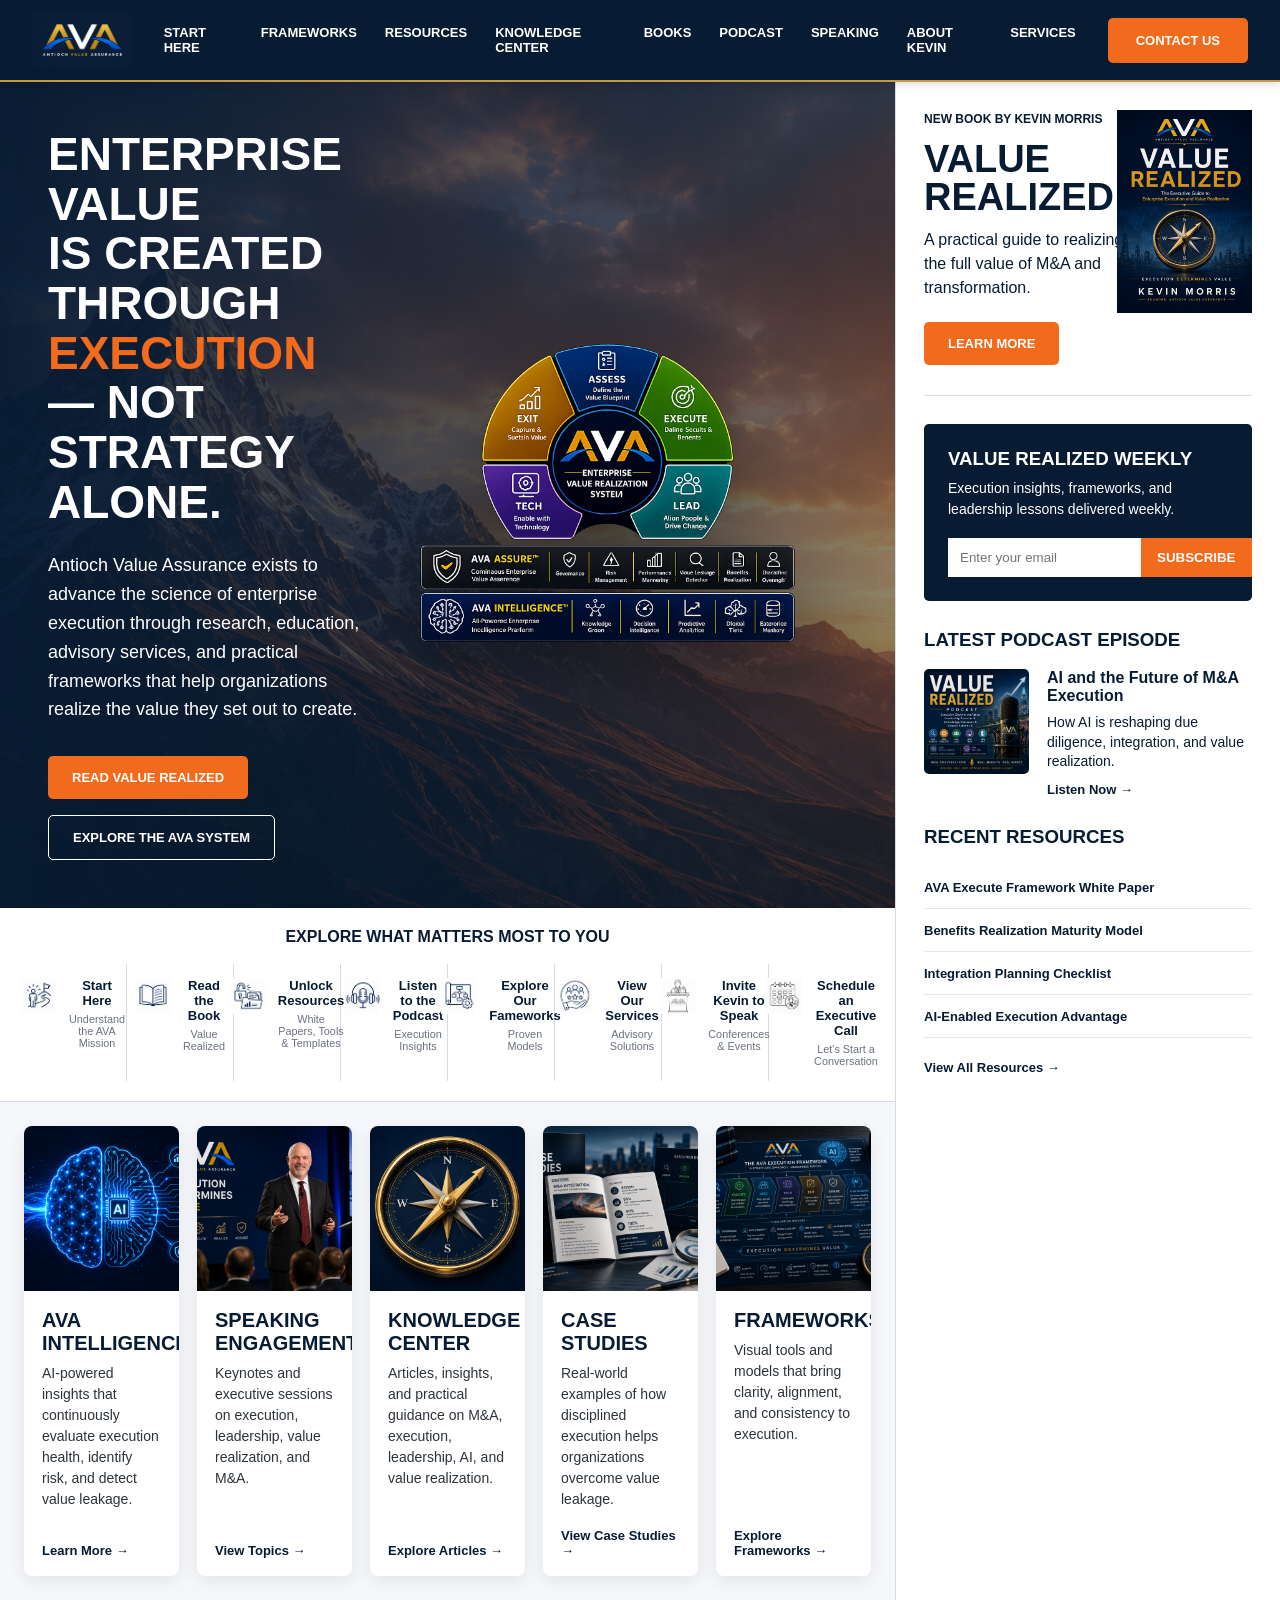
==== commit 7e70b86f: "update" ====
--- a/index.html
+++ b/index.html
@@ -188,7 +188,7 @@
       <h2>Value<br>Realized</h2>
       <p>A practical guide to realizing the full value of M&A and transformation.</p>
       <img src="images/value-realized-cover.png" alt="Value Realized book cover">
-      <a href="#" class="primary-btn">Learn More</a>
+      <a href="value-realized.html" class="primary-btn">Learn More</a>
     </section>
 
     <section class="newsletter">
--- a/styles.css
+++ b/styles.css
@@ -77,7 +77,7 @@
 .contact-btn:hover {
   background: #d9570d;
   transform: translateY(-1px);
-}f
+}
 
 nav {
   display: flex;
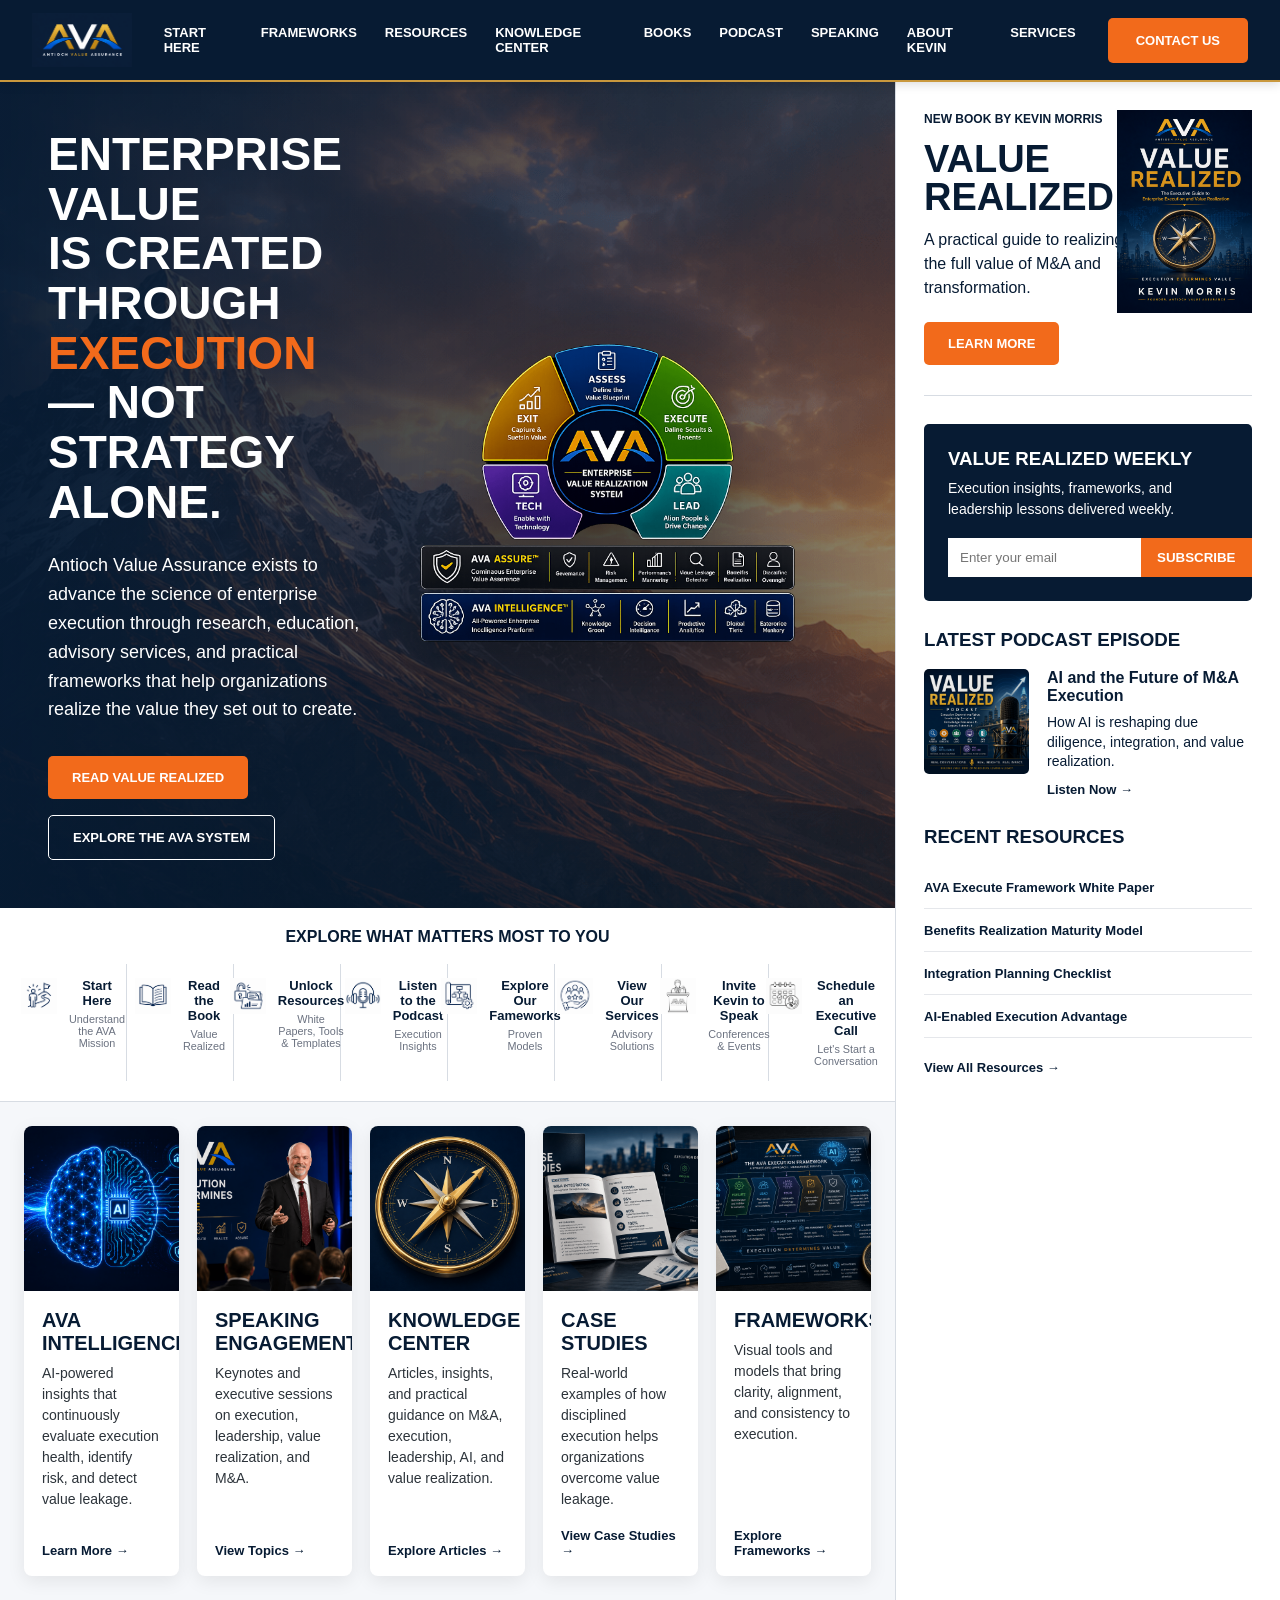
==== commit 2bf1c43f: "index" ====
--- a/index.html
+++ b/index.html
@@ -1,6 +1,19 @@
 <!DOCTYPE html>
 <html lang="en">
 <head>
+<!-- Favicon -->
+<link rel="icon" href="favicon.ico" sizes="any">
+<link rel="icon" type="image/png" sizes="32x32" href="favicon-32x32.png">
+<link rel="icon" type="image/png" sizes="16x16" href="favicon-16x16.png">
+<link rel="apple-touch-icon" href="apple-touch-icon.png">
+
+<link
+  rel="preload"
+  as="image"
+  href="images/hero-mountain.webp"
+  fetchpriority="high"
+>
+
   <meta charset="UTF-8" />
   <meta name="viewport" content="width=device-width, initial-scale=1.0" />
 <title>Antioch Value Assurance | Enterprise Value Realization</title>
@@ -64,7 +77,13 @@
     <img
         src="images/ava-enterprise-value-realization-system.png"
         alt="AVA Enterprise Value Realization System"
-        class="hero-system-diagram">
+        class="hero-system-diagram"
+        width="900"
+        height="650"
+        fetchpriority="hight"
+        decoding="async"
+      >
+        
 </div>
     </section>
 
@@ -142,7 +161,14 @@
 
     <section class="feature-grid">
       <article class="feature-card">
-        <img src="images/AI.png" alt="">
+        <img 
+          src="images/AI.png" 
+          alt="Artificial intelligence supporting enterprise value realization"
+          width="500"
+          height="330"
+          loading="lazy"
+          decoding="async" 
+        >
         <h3>AVA Intelligence</h3>
         <p>AI-powered insights that continuously evaluate execution health, identify risk, and detect value leakage.</p>
         <a href="#">Learn More →</a>
--- a/styles.css
+++ b/styles.css
@@ -160,7 +160,7 @@
   min-height: 760px;
   background:
     linear-gradient(90deg, rgba(7,27,51,.95), rgba(7,27,51,.45)),
-    url("images/hero-mountain.png") center/cover;
+    url("images/hero-mountain.png") center/cover no-repeat;
   color: var(--white);
   display: grid;
   grid-template-columns:40% 60%;
